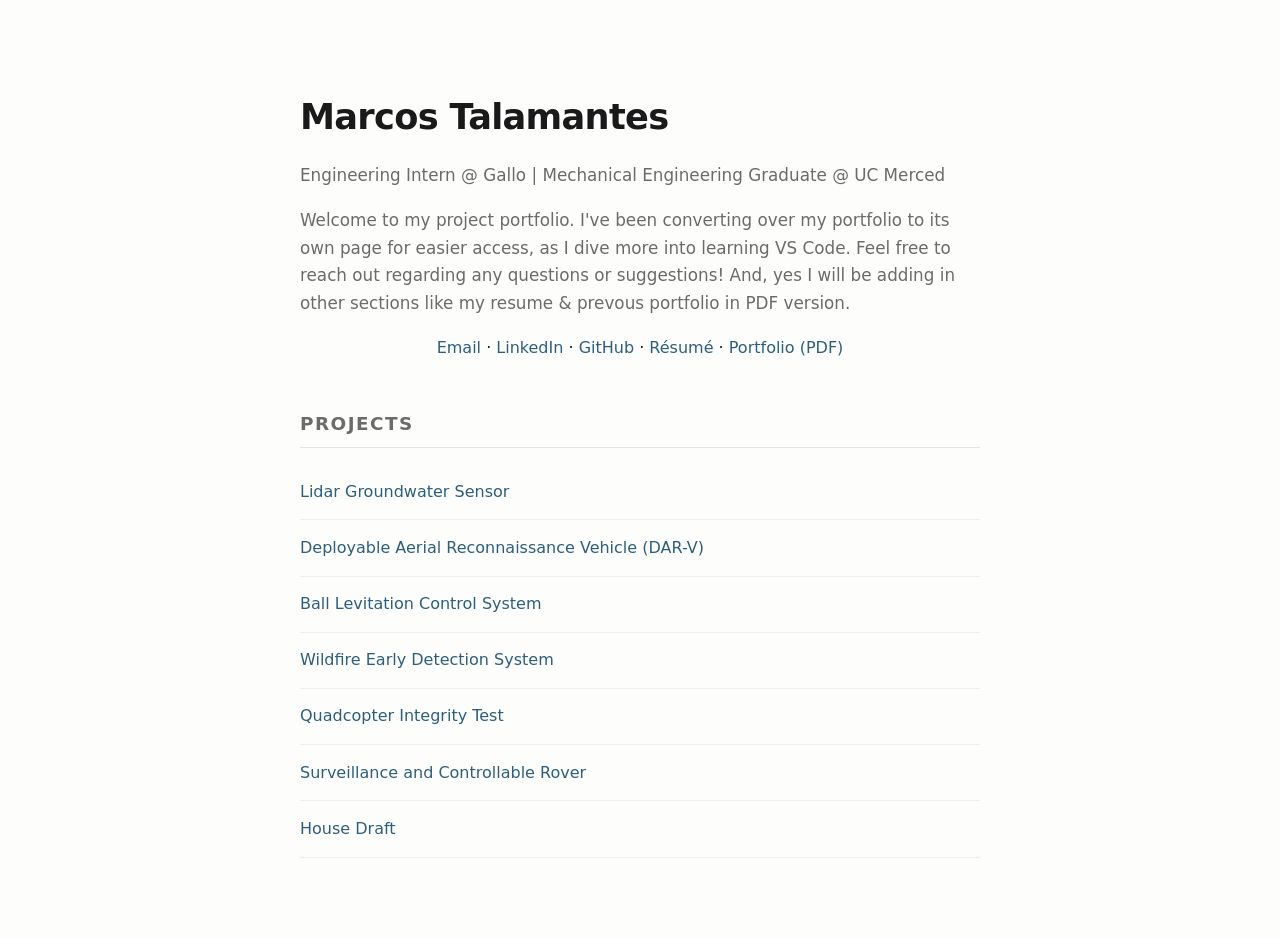
==== index.html @ 8aa5e0c9 "Edits & Links" ====
<!DOCTYPE html>
<html lang="en">
<head>
  <meta charset="UTF-8">
  <meta name="viewport" content="width=device-width, initial-scale=1.0">
  <title>Marcos Talamantes</title>
  <link rel="stylesheet" href="style.css">
</head>
<body>
  <h1>Marcos Talamantes</h1>
  <p class="tagline">Engineering Intern @ Gallo | Mechanical Engineering Graduate @ UC Merced</p>
  <p class="tagline">Welcome to my project portfolio. I've been converting over my portfolio to its own page for easier access, as I dive more into learning VS Code.
    Feel free to reach out regarding any questions or suggestions! And, yes I will be adding in other sections like my resume & prevous portfolio in PDF version.  </p>

<p style="text-align: center;">
  <a href="mailto:Mtalamantes004@gmail.com">Email</a> &middot;
  <a href="https://www.linkedin.com/in/marcostal">LinkedIn</a> &middot;
  <a href="https://github.com/Mtalamantes1001">GitHub</a> &middot;
  <a href="files/Marcos_Talamantes_Resume.pdf" target="_blank">Résumé</a> &middot;
  <a href="files/Marcos_Talamantes_Portfolio.pdf" target="_blank">Portfolio (PDF)</a>
</p>
 
  <h2>Projects</h2>
  <ul>
    <li><a href="projects/lidar-groundwater.html">Lidar Groundwater Sensor </a></li>
    <li><a href="projects/darv.html">Deployable Aerial Reconnaissance Vehicle (DAR-V)</a></li>
    <li><a href="projects/ball-levitation.html">Ball Levitation Control System </a></li> 
    <li><a href="projects/wildfire.html">Wildfire Early Detection System </a></li> 
    <li><a href="projects/quadcopter.html">Quadcopter Integrity Test</a></li>
    <li><a href="projects/scr-rover.html">Surveillance and Controllable Rover </a></li>
    <li><a href="projects/autocad-floorplan.html">House Draft</a></li>
  </ul>
</body>
</html>
---- style.css ----
:root {
  --bg: #fdfdfc;
  --text: #1a1a1a;
  --muted: #6b6b6b;
  --accent: #2d5f7c;
}

body {
  background: var(--bg);
  color: var(--text);
  font-family: -apple-system, "Segoe UI", system-ui, sans-serif;
  line-height: 1.65;
  max-width: 680px;
  margin: 0 auto;
  padding: 4rem 1.5rem;
}

h1 {
  font-size: 2.2rem;
  margin-bottom: 0.25rem;
  letter-spacing: -0.02em;
}

h2 {
  font-size: 1.15rem;
  text-transform: uppercase;
  letter-spacing: 0.08em;
  color: var(--muted);
  margin-top: 3rem;
  padding-bottom: 0.5rem;
  border-bottom: 1px solid #e5e5e5;
}

.tagline {
  color: var(--muted);
  font-size: 1.05rem;
}

ul {
  list-style: none;
  padding: 0;
}

li {
  padding: 0.9rem 0;
  border-bottom: 1px solid #eee;
}

a {
  color: var(--accent);
  text-decoration: none;
  font-weight: 500;
}

a:hover { text-decoration: underline; }

table {
  width: 100%;
  border-collapse: collapse;
  margin: 1.5rem 0;
  font-size: 0.95rem;
}

th {
  text-align: left;
  font-weight: 600;
  color: var(--muted);
  text-transform: uppercase;
  font-size: 0.75rem;
  letter-spacing: 0.06em;
  padding: 0.6rem 0.8rem 0.6rem 0;
  border-bottom: 2px solid #ddd;
}

td {
  padding: 0.7rem 0.8rem 0.7rem 0;
  border-bottom: 1px solid #eee;
}

figure {
  margin: 2.5rem 0;
}

img {
  max-width: 100%;
  max-height: 350px;
  height: auto;
  display: block;
  border: 1px solid #e5e5e5;
  border-radius: 4px;
}

figcaption {
  color: var(--muted);
  font-size: 0.9rem;
  margin-top: 0.6rem;
}
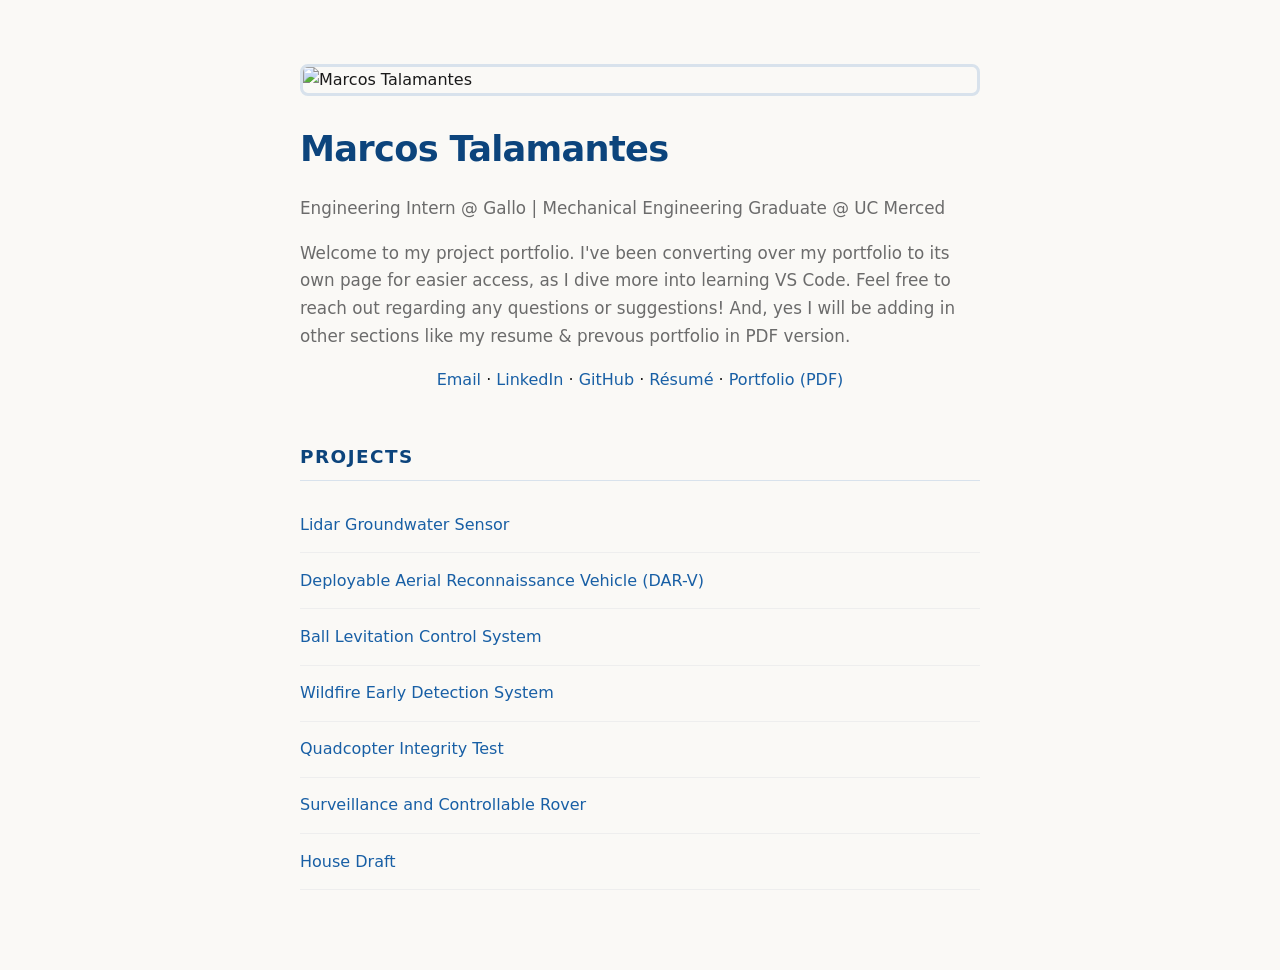
==== commit 01c145db: "Added in picture" ====
--- a/index.html
+++ b/index.html
@@ -7,6 +7,7 @@
   <link rel="stylesheet" href="style.css">
 </head>
 <body>
+  <img src="images/headshot.jpg" alt="Marcos Talamantes" class="headshot">
   <h1>Marcos Talamantes</h1>
   <p class="tagline">Engineering Intern @ Gallo | Mechanical Engineering Graduate @ UC Merced</p>
   <p class="tagline">Welcome to my project portfolio. I've been converting over my portfolio to its own page for easier access, as I dive more into learning VS Code.
--- a/style.css
+++ b/style.css
@@ -1,8 +1,9 @@
 :root {
-  --bg: #fdfdfc;
+  --bg: #faf9f6;
   --text: #1a1a1a;
   --muted: #6b6b6b;
-  --accent: #2d5f7c;
+  --accent: #185fa5;
+  --accent-dark: #0c447c;
 }
 
 body {
@@ -19,16 +20,17 @@
   font-size: 2.2rem;
   margin-bottom: 0.25rem;
   letter-spacing: -0.02em;
+  color: var(--accent-dark);
 }
 
 h2 {
   font-size: 1.15rem;
   text-transform: uppercase;
   letter-spacing: 0.08em;
-  color: var(--muted);
+  color: var(--accent-dark);
   margin-top: 3rem;
   padding-bottom: 0.5rem;
-  border-bottom: 1px solid #e5e5e5;
+  border-bottom: 1px solid #d8e2ec;
 }
 
 .tagline {
@@ -52,7 +54,10 @@
   font-weight: 500;
 }
 
-a:hover { text-decoration: underline; }
+a:hover {
+  color: var(--accent-dark);
+  text-decoration: underline;
+}
 
 table {
   width: 100%;
@@ -94,4 +99,13 @@
   color: var(--muted);
   font-size: 0.9rem;
   margin-top: 0.6rem;
+}
+
+.headshot {
+  max-height: 380px;
+  width: auto;
+  display: block;
+  margin: 0 auto 1.5rem;
+  border-radius: 8px;
+  border: 3px solid #d8e2ec;
 }
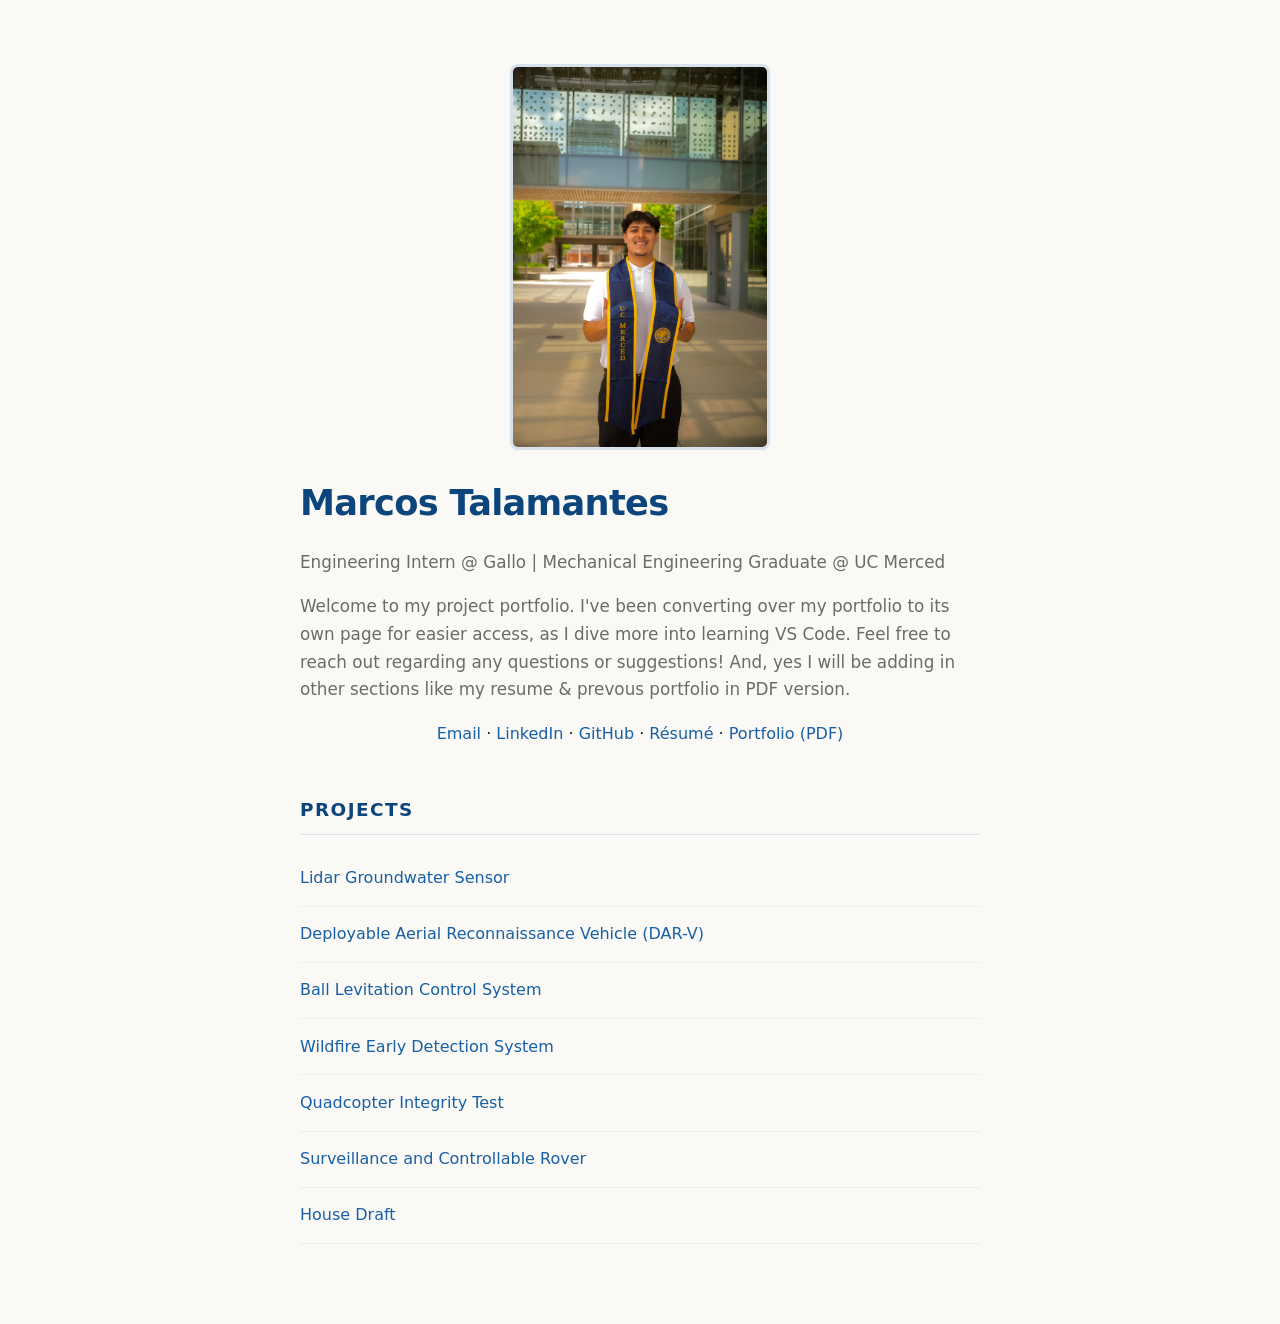
==== commit 244abf7f: "ad\\\Headshot" ====
--- a/index.html
+++ b/index.html
@@ -7,7 +7,8 @@
   <link rel="stylesheet" href="style.css">
 </head>
 <body>
-  <img src="images/headshot.jpg" alt="Marcos Talamantes" class="headshot">
+  <img src="images/Headshot.jpg" alt="Marcos Talamantes" class="headshot">
+
   <h1>Marcos Talamantes</h1>
   <p class="tagline">Engineering Intern @ Gallo | Mechanical Engineering Graduate @ UC Merced</p>
   <p class="tagline">Welcome to my project portfolio. I've been converting over my portfolio to its own page for easier access, as I dive more into learning VS Code.
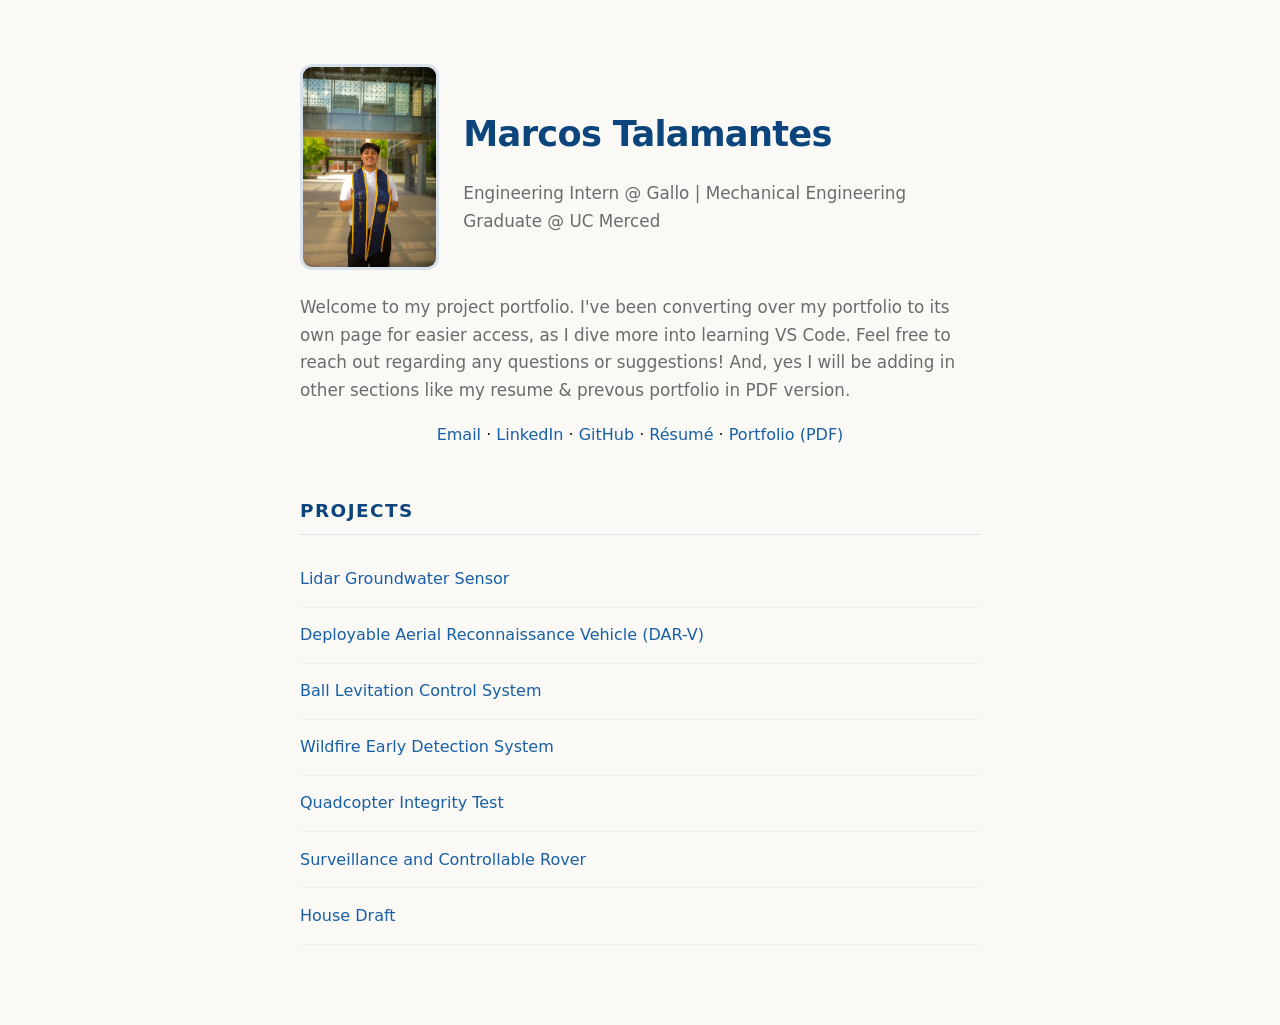
==== commit b448a02e: "Pciture Orientation" ====
--- a/index.html
+++ b/index.html
@@ -7,29 +7,33 @@
   <link rel="stylesheet" href="style.css">
 </head>
 <body>
-  <img src="images/Headshot.jpg" alt="Marcos Talamantes" class="headshot">
+  <div class="header">
+    <img src="images/Headshot.jpg" alt="Marcos Talamantes" class="headshot">
+    <div class="header-text">
+      <h1>Marcos Talamantes</h1>
+      <p class="tagline">Engineering Intern @ Gallo | Mechanical Engineering Graduate @ UC Merced</p>
+    </div>
+  </div>
 
-  <h1>Marcos Talamantes</h1>
-  <p class="tagline">Engineering Intern @ Gallo | Mechanical Engineering Graduate @ UC Merced</p>
   <p class="tagline">Welcome to my project portfolio. I've been converting over my portfolio to its own page for easier access, as I dive more into learning VS Code.
-    Feel free to reach out regarding any questions or suggestions! And, yes I will be adding in other sections like my resume & prevous portfolio in PDF version.  </p>
+    Feel free to reach out regarding any questions or suggestions! And, yes I will be adding in other sections like my resume & prevous portfolio in PDF version.</p>
 
-<p style="text-align: center;">
-  <a href="mailto:Mtalamantes004@gmail.com">Email</a> &middot;
-  <a href="https://www.linkedin.com/in/marcostal">LinkedIn</a> &middot;
-  <a href="https://github.com/Mtalamantes1001">GitHub</a> &middot;
-  <a href="files/Marcos_Talamantes_Resume.pdf" target="_blank">Résumé</a> &middot;
-  <a href="files/Marcos_Talamantes_Portfolio.pdf" target="_blank">Portfolio (PDF)</a>
-</p>
- 
+  <p style="text-align: center;">
+    <a href="mailto:Mtalamantes004@gmail.com">Email</a> &middot;
+    <a href="https://www.linkedin.com/in/marcostal">LinkedIn</a> &middot;
+    <a href="https://github.com/Mtalamantes1001">GitHub</a> &middot;
+    <a href="files/Marcos_Talamantes_Resume.pdf" target="_blank">Résumé</a> &middot;
+    <a href="files/Marcos_Talamantes_Portfolio.pdf" target="_blank">Portfolio (PDF)</a>
+  </p>
+
   <h2>Projects</h2>
   <ul>
-    <li><a href="projects/lidar-groundwater.html">Lidar Groundwater Sensor </a></li>
+    <li><a href="projects/lidar-groundwater.html">Lidar Groundwater Sensor</a></li>
     <li><a href="projects/darv.html">Deployable Aerial Reconnaissance Vehicle (DAR-V)</a></li>
-    <li><a href="projects/ball-levitation.html">Ball Levitation Control System </a></li> 
-    <li><a href="projects/wildfire.html">Wildfire Early Detection System </a></li> 
+    <li><a href="projects/ball-levitation.html">Ball Levitation Control System</a></li>
+    <li><a href="projects/wildfire.html">Wildfire Early Detection System</a></li>
     <li><a href="projects/quadcopter.html">Quadcopter Integrity Test</a></li>
-    <li><a href="projects/scr-rover.html">Surveillance and Controllable Rover </a></li>
+    <li><a href="projects/scr-rover.html">Surveillance and Controllable Rover</a></li>
     <li><a href="projects/autocad-floorplan.html">House Draft</a></li>
   </ul>
 </body>
--- a/style.css
+++ b/style.css
@@ -101,11 +101,29 @@
   margin-top: 0.6rem;
 }
 
-.headshot {
-  max-height: 380px;
+.header {
+  display: flex;
+  align-items: center;
+  gap: 1.5rem;
+  margin-bottom: 1.5rem;
+}
+
+.header-text {
+  flex: 1;
+}
+
+.header .headshot {
+  max-height: 200px;
   width: auto;
   display: block;
-  margin: 0 auto 1.5rem;
-  border-radius: 8px;
+  margin: 0;
+  border-radius: 12px;
   border: 3px solid #d8e2ec;
+}
+
+@media (max-width: 500px) {
+  .header {
+    flex-direction: column;
+    text-align: center;
+  }
 }
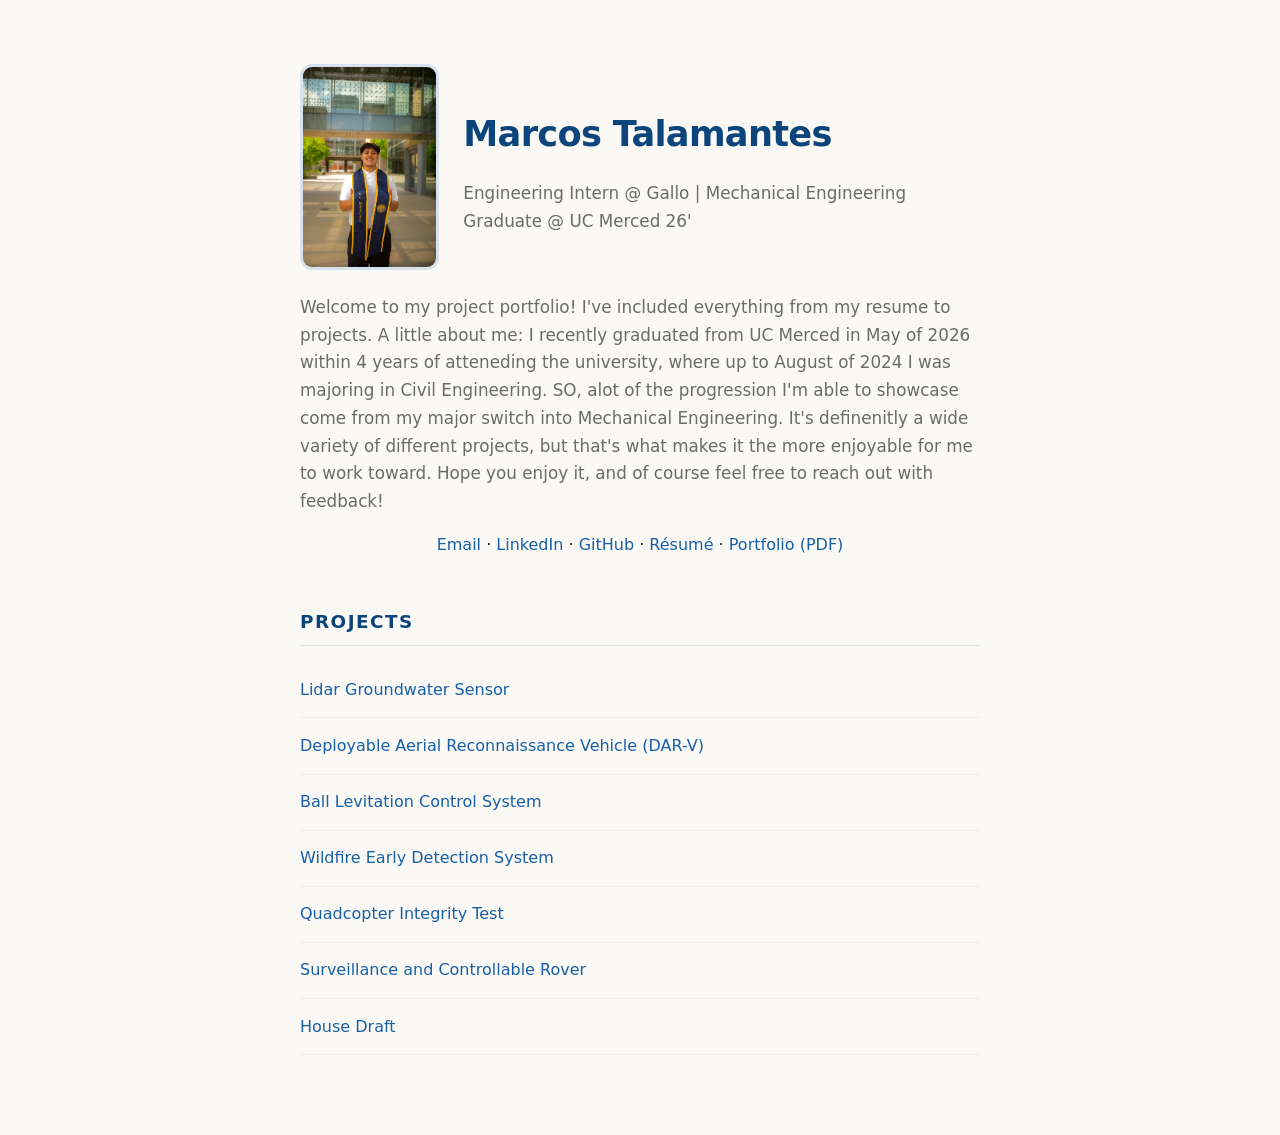
==== commit 9cef344b: "index chanfge" ====
--- a/index.html
+++ b/index.html
@@ -11,12 +11,17 @@
     <img src="images/Headshot.jpg" alt="Marcos Talamantes" class="headshot">
     <div class="header-text">
       <h1>Marcos Talamantes</h1>
-      <p class="tagline">Engineering Intern @ Gallo | Mechanical Engineering Graduate @ UC Merced</p>
+      <p class="tagline">Engineering Intern @ Gallo | Mechanical Engineering Graduate @ UC Merced 26'</p>
     </div>
   </div>
 
-  <p class="tagline">Welcome to my project portfolio. I've been converting over my portfolio to its own page for easier access, as I dive more into learning VS Code.
-    Feel free to reach out regarding any questions or suggestions! And, yes I will be adding in other sections like my resume & prevous portfolio in PDF version.</p>
+  <p class="tagline">Welcome to my project portfolio! I've included everything from my resume to projects. 
+    A little about me: I recently graduated from UC Merced in May of 2026 within 4 years of atteneding the university, 
+    where up to August of 2024 I was majoring in Civil Engineering. SO, alot of the progression I'm able to showcase
+    come from my major switch into Mechanical Engineering. It's definenitly a wide variety of different projects, 
+    but that's what makes it the more enjoyable for me to work toward. Hope you enjoy it, and of course feel free to 
+    reach out with feedback!
+  </p>
 
   <p style="text-align: center;">
     <a href="mailto:Mtalamantes004@gmail.com">Email</a> &middot;
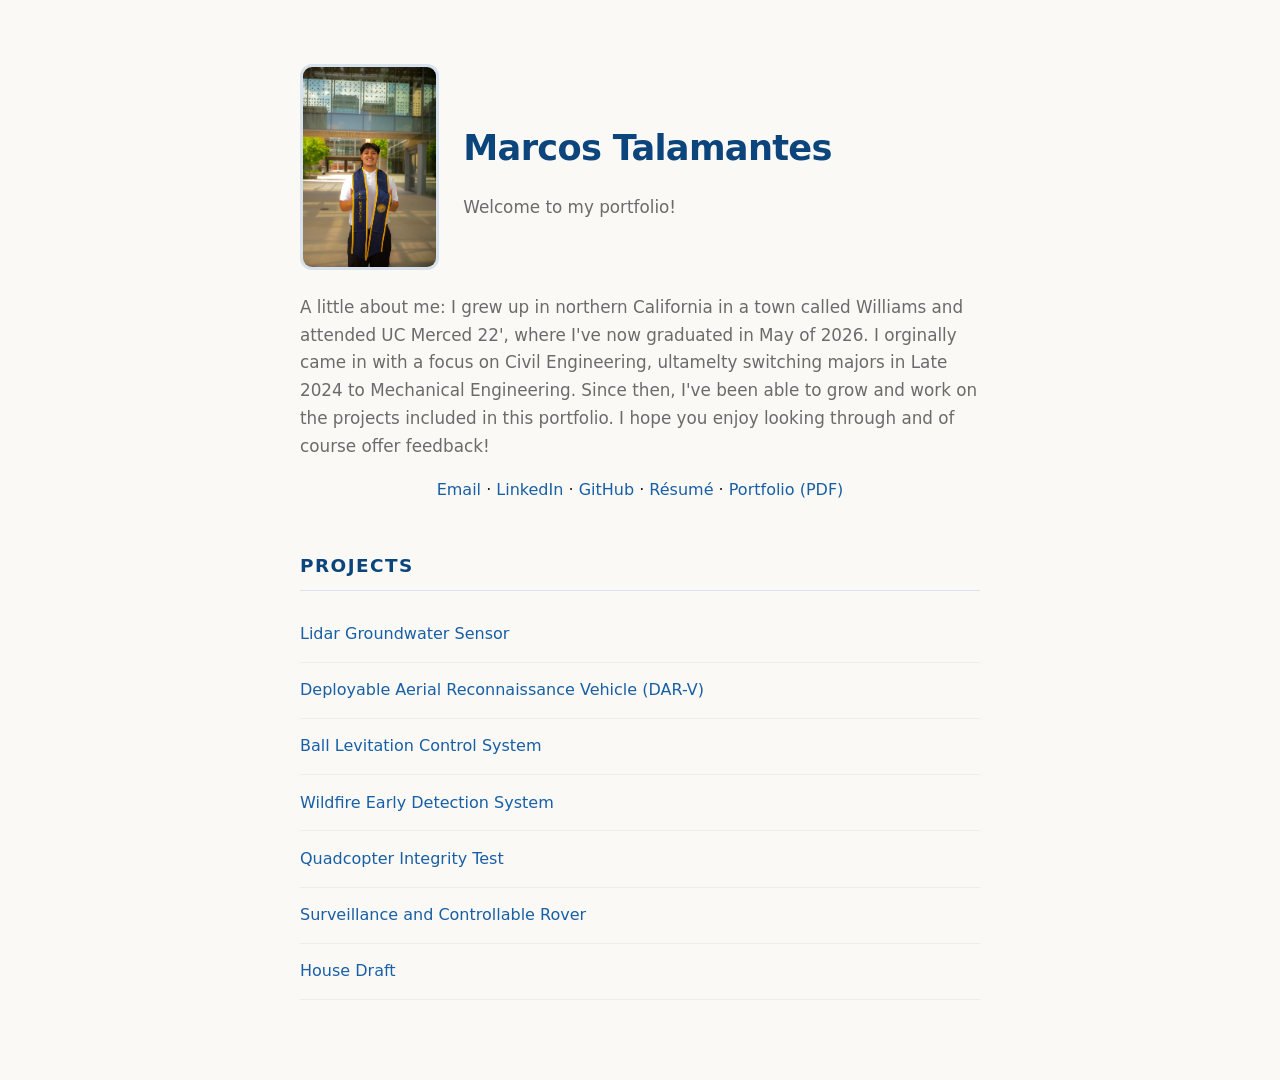
==== commit a120f6dd: "index change" ====
--- a/index.html
+++ b/index.html
@@ -11,16 +11,15 @@
     <img src="images/Headshot.jpg" alt="Marcos Talamantes" class="headshot">
     <div class="header-text">
       <h1>Marcos Talamantes</h1>
-      <p class="tagline">Engineering Intern @ Gallo | Mechanical Engineering Graduate @ UC Merced 26'</p>
+      <p class="tagline">Welcome to my portfolio!</p>
     </div>
   </div>
 
-  <p class="tagline">Welcome to my project portfolio! I've included everything from my resume to projects. 
-    A little about me: I recently graduated from UC Merced in May of 2026 within 4 years of atteneding the university, 
-    where up to August of 2024 I was majoring in Civil Engineering. SO, alot of the progression I'm able to showcase
-    come from my major switch into Mechanical Engineering. It's definenitly a wide variety of different projects, 
-    but that's what makes it the more enjoyable for me to work toward. Hope you enjoy it, and of course feel free to 
-    reach out with feedback!
+  <p class="tagline">A little about me: I grew up in northern California in a town called Williams
+    and attended UC Merced 22', where I've now graduated in May of 2026. I orginally came in with a focus
+    on Civil Engineering, ultamelty switching majors in Late 2024 to Mechanical Engineering. Since then, 
+    I've been able to grow and work on the projects included in this portfolio. I hope you enjoy 
+    looking through and of course offer feedback!
   </p>
 
   <p style="text-align: center;">
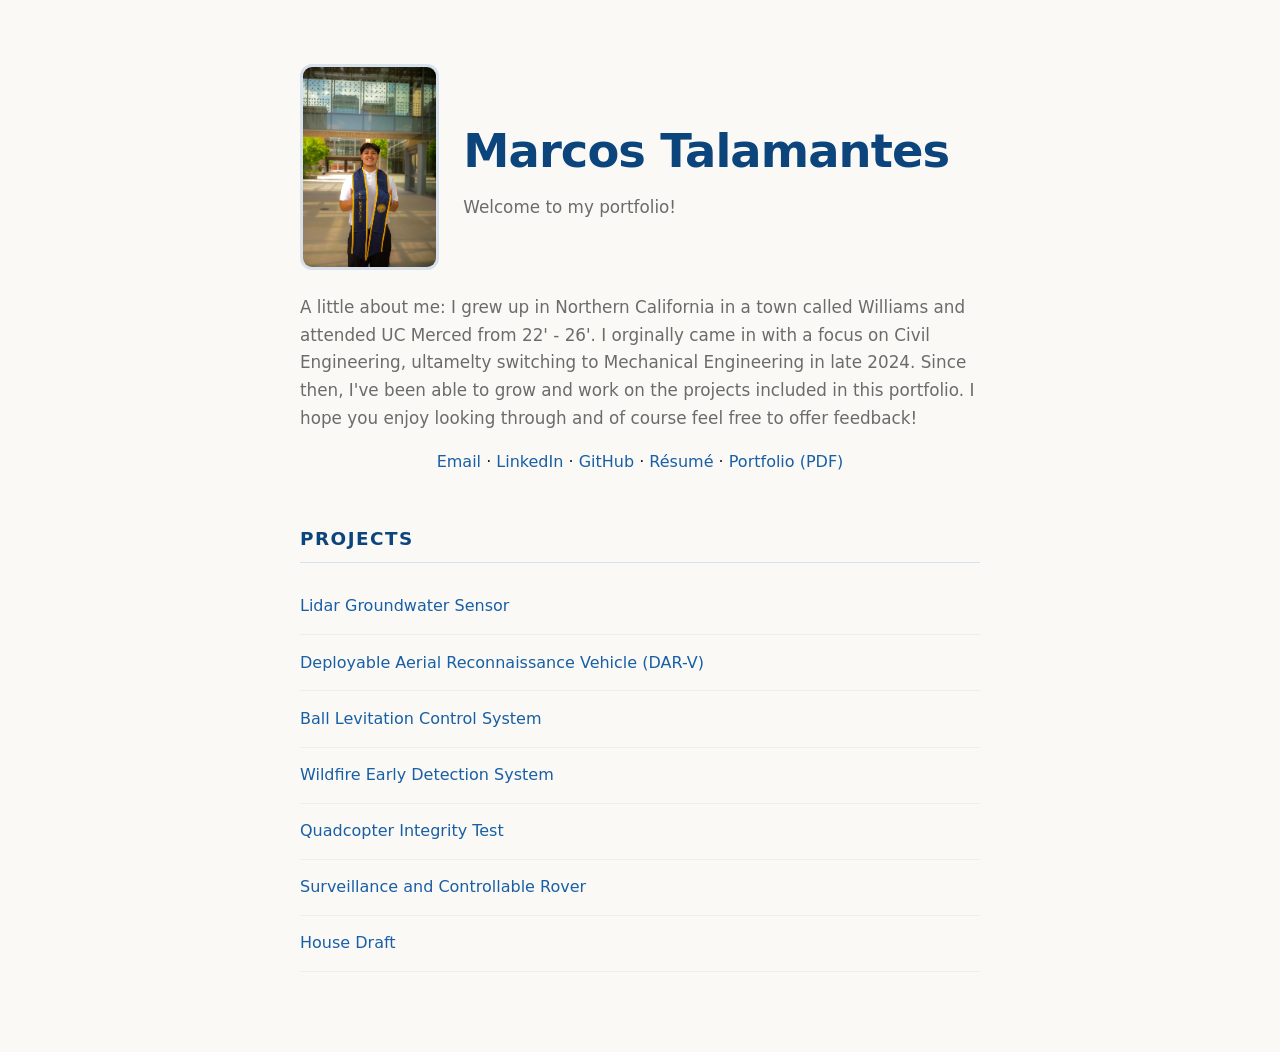
==== commit 9145a14f: "Index change" ====
--- a/index.html
+++ b/index.html
@@ -15,11 +15,11 @@
     </div>
   </div>
 
-  <p class="tagline">A little about me: I grew up in northern California in a town called Williams
-    and attended UC Merced 22', where I've now graduated in May of 2026. I orginally came in with a focus
-    on Civil Engineering, ultamelty switching majors in Late 2024 to Mechanical Engineering. Since then, 
+  <p class="tagline">A little about me: I grew up in Northern California in a town called Williams
+    and attended UC Merced from 22' - 26'. I orginally came in with a focus
+    on Civil Engineering, ultamelty switching to Mechanical Engineering in late 2024. Since then, 
     I've been able to grow and work on the projects included in this portfolio. I hope you enjoy 
-    looking through and of course offer feedback!
+    looking through and of course feel free to offer feedback!
   </p>
 
   <p style="text-align: center;">
--- a/style.css
+++ b/style.css
@@ -17,7 +17,8 @@
 }
 
 h1 {
-  font-size: 2.2rem;
+  font-size: 2.9rem;      
+  line-height: 1.1;       
   margin-bottom: 0.25rem;
   letter-spacing: -0.02em;
   color: var(--accent-dark);
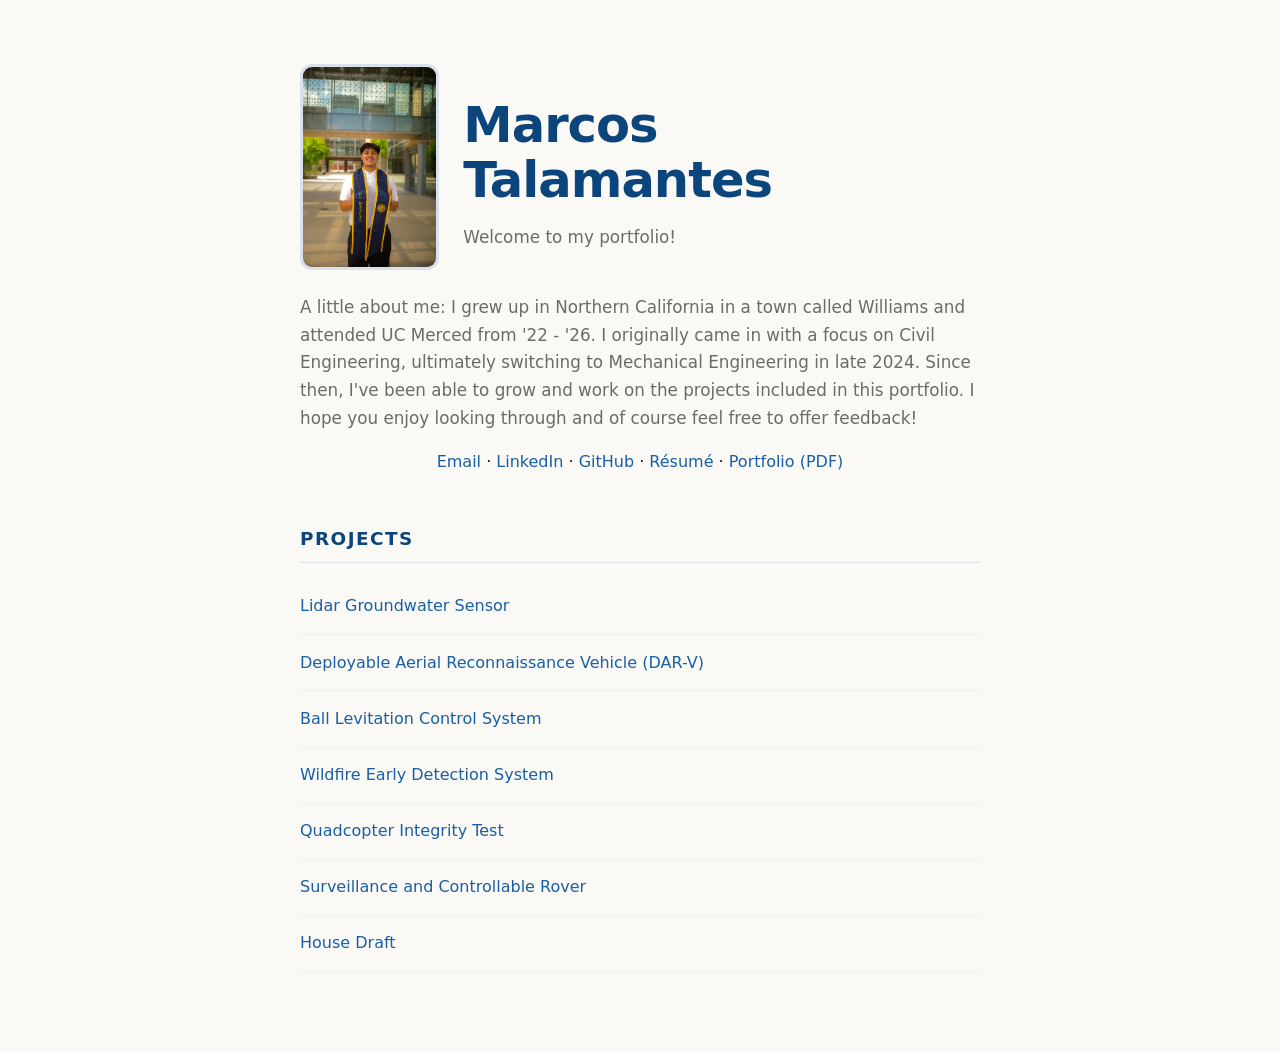
==== commit f5d4ac1d: "Header change" ====
--- a/index.html
+++ b/index.html
@@ -16,8 +16,8 @@
   </div>
 
   <p class="tagline">A little about me: I grew up in Northern California in a town called Williams
-    and attended UC Merced from 22' - 26'. I orginally came in with a focus
-    on Civil Engineering, ultamelty switching to Mechanical Engineering in late 2024. Since then, 
+    and attended UC Merced from '22 - '26. I originally came in with a focus
+    on Civil Engineering, ultimately switching to Mechanical Engineering in late 2024. Since then, 
     I've been able to grow and work on the projects included in this portfolio. I hope you enjoy 
     looking through and of course feel free to offer feedback!
   </p>
--- a/style.css
+++ b/style.css
@@ -17,7 +17,7 @@
 }
 
 h1 {
-  font-size: 2.9rem;      
+  font-size: 3.1rem;      
   line-height: 1.1;       
   margin-bottom: 0.25rem;
   letter-spacing: -0.02em;
